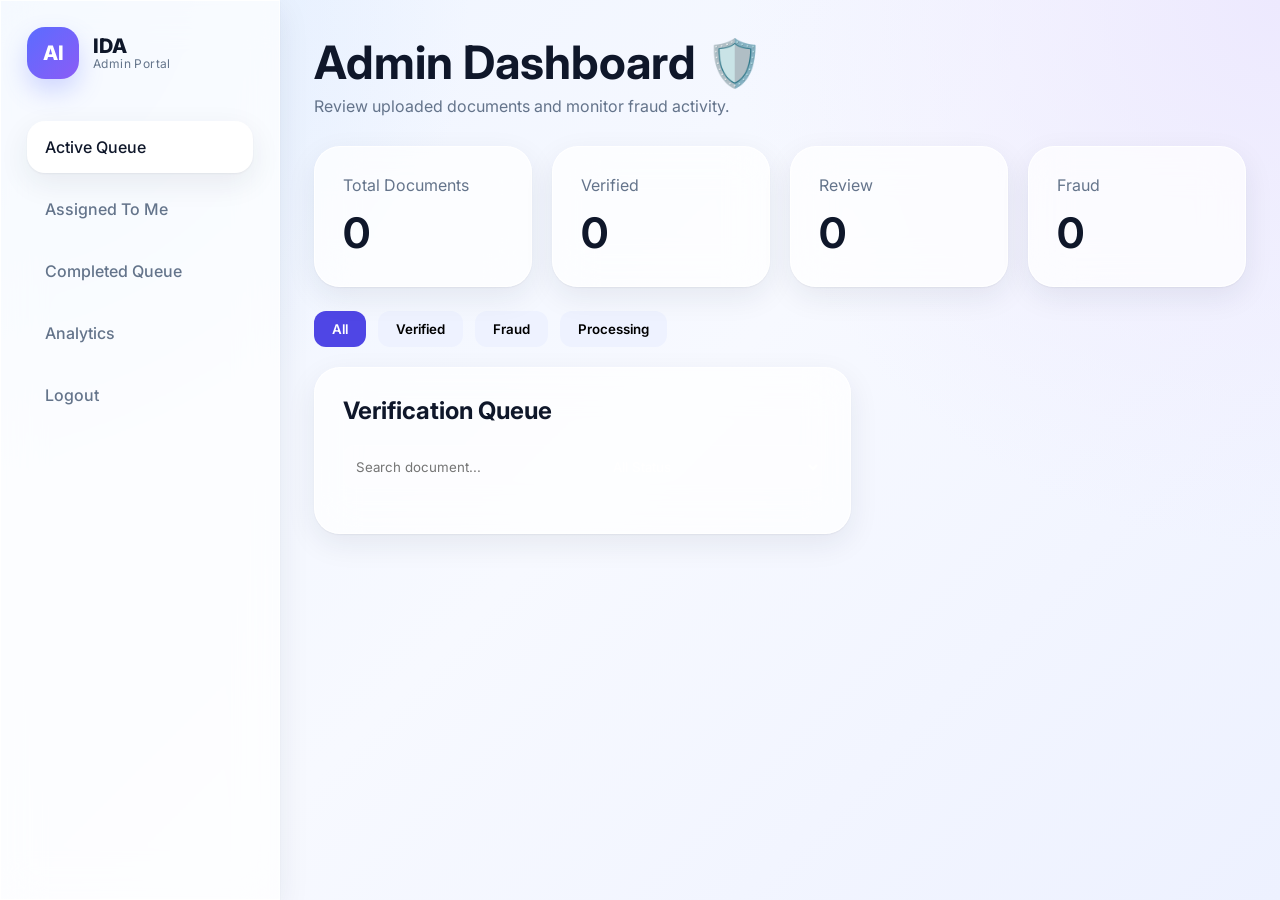
==== admin.html @ 130ec396 "Add files via upload" ====
<!DOCTYPE html>
<html lang="en">
<head>
    <meta charset="UTF-8">
    <meta name="viewport" content="width=device-width, initial-scale=1.0">
    <title>Admin Dashboard | IDA</title>

    <link rel="stylesheet" href="style.css">

    <link rel="preconnect" href="https://fonts.googleapis.com">
    <link href="https://fonts.googleapis.com/css2?family=Inter:wght@400;500;600;700;800&display=swap" rel="stylesheet">
</head>
<body>

<div class="dashboard">

    <!-- SIDEBAR -->
    <aside class="sidebar glass">

        <div class="logo">
            <div class="logo-badge">AI</div>

            <div class="logo-text">
                <div class="logo-title">IDA</div>
                <div class="logo-sub">Admin Portal</div>
            </div>
        </div>


        <nav id="adminNav">

            <a
                class="nav-link active"
                data-view="active"
            >
                Active Queue
            </a>

            <a
                class="nav-link"
                data-view="assigned"
            >
                Assigned To Me
            </a>

            <a
                class="nav-link"
                data-view="completed"
            >
                Completed Queue
            </a>

            <a
                class="nav-link"
                data-view="analytics"
            >
                Analytics
            </a>

            <a href="index.html">
                Logout
            </a>

        </nav>

    </aside>

    <!-- MAIN -->
    <main class="main">

        <!-- TOP -->
        <header class="topbar">

            <div>
                <h1>Admin Dashboard 🛡️</h1>

                <p>
                    Review uploaded documents and monitor fraud activity.
                </p>
            </div>

        </header>

        <!-- DASHBOARD VIEW -->
        <div id="dashboardView">

            <!-- STATS -->
            <section class="stats">

                <div class="card stat-card">
                    <p>Total Documents</p>
                    <h2 id="adminTotal">0</h2>
                </div>

                <div class="card stat-card">
                    <p>Verified</p>
                    <h2 id="adminVerified">0</h2>
                </div>

                <div class="card stat-card">
                    <p>Review</p>
                    <h2 id="adminReview">0</h2>
                </div>

                <div class="card stat-card">
                    <p>Fraud</p>
                    <h2 id="adminFraud">0</h2>
                </div>

            </section>

            <!-- FILTERS -->
            <section class="admin-filters" id="topFilters">

                <button class="filter-btn active" data-filter="ALL">
                    All
                </button>

                <button class="filter-btn" data-filter="VERIFIED">
                    Verified
                </button>

                <button class="filter-btn" data-filter="FRAUD">
                    Fraud
                </button>

                <button class="filter-btn" data-filter="ONGOING">
                    Processing
                </button>

            </section>

            <!-- CONTENT -->
            <section class="content-grid">

                <!-- LEFT -->
                <div class="card documents-panel">

                    <h3>Verification Queue</h3>

                    <div class="admin-toolbar">

                        <input
                            type="text"
                            id="searchInput"
                            placeholder="Search document..."
                        >

                        <select id="statusFilter">

                            <option value="">
                                All Status
                            </option>

                            <option value="VERIFIED">
                                Verified
                            </option>

                            <option value="REVIEW">
                                Review
                            </option>

                            <option value="FRAUD">
                                Fraud
                            </option>

                            <option value="ONGOING">
                                Processing
                            </option>

                        </select>

                    </div>

                    <div id="adminDocuments"></div>

                </div>

                <!-- RIGHT -->
                <div id="reviewPanel" class="card details-panel">

                    <h3>Review Details</h3>

                    <div class="preview-box" id="previewBox">
                        Select a document to review
                    </div>

                    <div id="dynamicFields"></div>

                    <div class="detail-row">
                        <label>Assigned To</label>
                        <span id="assignedToText">
                            Unassigned
                        </span>
                    </div>

                    <!-- ACTIONS -->
                     <div class="admin-note-section">
                        <div class="timeline-section">

                            <h4>
                                Activity Timeline
                            </h4>

                            <div id="timelineList">
                                No activity yet.
                            </div>

                        </div>

                        <label class="note-label">
                            Admin Review Notes
                        </label>

                        <textarea
                            id="adminNotes"
                            class="admin-notes"
                            placeholder="Add investigation notes..."
                        ></textarea>

                        <div id="completedInfo"></div>

                    </div>
                    <button
                        id="assignBtn"
                        class="btn-secondary"
                    >
                        Assign To Me
                    </button>
                    <div class="admin-actions">

                        <button id="validateBtn" class="btn-success">
                            Validation Completed
                        </button>
                        <button id="rejectBtn" class="btn-danger">
                            Reject Document
                        </button>

                    </div>

                </div>

            </section>

        </div>

        <!-- ANALYTICS VIEW -->
        <div
            id="analyticsView"
            style="display:none;"
        >

            <section class="analytics-grid">

                <!-- Fraud Rate -->
                <div class="card analytics-card">

                    <div class="analytics-header">
                        <h3>Fraud Rate</h3>
                        <span id="fraudRateValue">0%</span>
                    </div>

                    <div class="progress-bar">
                        <div
                            id="fraudRateBar"
                            class="progress-fill danger"
                            style="width:0%"
                        ></div>
                    </div>

                </div>

                <!-- Verification Rate -->
                <div class="card analytics-card">

                    <div class="analytics-header">
                        <h3>Verification Success</h3>
                        <span id="verificationRateValue">0%</span>
                    </div>

                    <div class="progress-bar">
                        <div
                            id="verificationRateBar"
                            class="progress-fill success"
                            style="width:0%"
                        ></div>
                    </div>

                </div>

                <!-- Average Fraud Score -->
                <div class="card analytics-card">

                    <div class="analytics-header">
                        <h3>Average Fraud Score</h3>
                        <span id="avgFraudScore">
                            0
                        </span>
                    </div>

                    <div class="progress-bar">
                        <div
                            id="avgFraudBar"
                            class="progress-fill warning"
                            style="width:0%"
                        ></div>
                    </div>

                </div>

            </section>

            <!-- DOCUMENT TYPES -->
            <section class="card type-breakdown">

                <h3>Document Type Distribution</h3>

                <div id="documentTypeList"></div>

            </section>

        </div>
    </main>

</div>

<script src="config.js"></script>
<script src="auth.js"></script>
<script src="admin.js"></script>

<!-- CUSTOM MODAL -->
<div id="customModal" class="custom-modal hidden">

    <div class="custom-modal-box">

        <h3 id="modalTitle">
            Confirm Action
        </h3>

        <p id="modalMessage">
            Are you sure?
        </p>

        <div class="modal-actions">

            <button
                id="modalCancel"
                class="modal-btn secondary"
            >
                Cancel
            </button>

            <button
                id="modalConfirm"
                class="modal-btn primary"
            >
                Confirm
            </button>

        </div>

    </div>

</div>

<!-- TOAST -->
<div id="toast" class="toast hidden">
    Success
</div>



</body>
</html>
---- style.css ----
/* =========================================
   VERIFYINFO AI — DESIGN SYSTEM V2
   Stripe + Linear Blend
========================================= */

:root{
    --bg1:#eef4ff;
    --bg2:#f7f9ff;
    --bg3:#edf1ff;

    --card:rgba(255,255,255,.72);
    --card-border:rgba(255,255,255,.9);

    --text:#0f172a;
    --muted:#64748b;

    --primary:#5b6cff;
    --primary2:#8b5cf6;
    --success:#10b981;
    --warning:#f59e0b;
    --danger:#ef4444;

    --shadow:
        0 10px 30px rgba(30,41,59,.08),
        0 1px 2px rgba(30,41,59,.06);

    --radius:26px;
}

*{
    margin:0;
    padding:0;
    box-sizing:border-box;
    font-family:'Inter',sans-serif;
}

html{
    scroll-behavior:smooth;
}

body{
    color:var(--text);
    min-height:100vh;
    background:
        radial-gradient(circle at top left,#dbeafe 0%,transparent 30%),
        radial-gradient(circle at top right,#ede9fe 0%,transparent 35%),
        linear-gradient(135deg,var(--bg1),var(--bg2),var(--bg3));
}

a{
    text-decoration:none;
    color:inherit;
}

button{
    border:none;
    cursor:pointer;
    font-family:'Inter',sans-serif;
}

img{
    max-width:100%;
    display:block;
}

/* =========================
   reusable
========================= */

.container{
    width:min(1400px,92%);
    margin:auto;
}

.glass,
.card{
    background:var(--card);
    backdrop-filter:blur(20px);
    -webkit-backdrop-filter:blur(20px);
    border:1px solid var(--card-border);
    box-shadow:var(--shadow);
}

.card{
    border-radius:var(--radius);
    padding:28px;
}

.section-title{
    font-size:26px;
    font-weight:700;
    margin-bottom:22px;
}

.muted{
    color:var(--muted);
}

/* =========================
   logo
========================= */

.logo{
    display:flex;
    align-items:center;
    gap:14px;
}

.logo-badge{
    width:52px;
    height:52px;
    border-radius:18px;
    background:linear-gradient(135deg,var(--primary),var(--primary2));
    color:white;
    display:flex;
    align-items:center;
    justify-content:center;
    font-weight:800;
    font-size:20px;
    box-shadow:0 12px 24px rgba(91,108,255,.25);
}

.logo-text{
    display:flex;
    flex-direction:column;
    line-height:1.1;
}

.logo-title{
    font-size:20px;
    font-weight:800;
}

.logo-sub{
    font-size:12px;
    color:var(--muted);
    letter-spacing:.4px;
}

/* =========================
   buttons
========================= */

.btn-primary{
    padding:16px 24px;
    border-radius:18px;
    color:white;
    font-weight:600;
    background:linear-gradient(135deg,var(--primary),var(--primary2));
    box-shadow:0 14px 28px rgba(91,108,255,.24);
    transition:.25s;
}

.btn-primary:hover{
    transform:translateY(-2px);
}

.btn-secondary{
    padding:16px 24px;
    border-radius:18px;
    color:var(--text);
    font-weight:600;
    background:white;
    border:1px solid #e2e8f0;
    transition:.25s;
}

.btn-secondary:hover{
    transform:translateY(-2px);
}

.btn-block{
    width:100%;
}

/* =========================
   nav
========================= */

.navbar{
    margin-top:28px;
    border-radius:28px;
    padding:18px 26px;
    display:flex;
    justify-content:space-between;
    align-items:center;
}

.nav-actions{
    display:flex;
    align-items:center;
    gap:14px;
}

.nav-link{
    color:var(--muted);
    font-weight:500;
}

/* =========================
   landing
========================= */

.landing-page{
    min-height:100vh;
}

.hero{
    display:grid;
    grid-template-columns:1.1fr 1fr;
    gap:60px;
    align-items:center;
    padding:80px 0 50px;
}

.tag{
    display:inline-flex;
    align-items:center;
    gap:10px;
    padding:10px 18px;
    border-radius:999px;
    margin-bottom:24px;
    font-size:14px;
    font-weight:600;
}

.hero h1{
    font-size:72px;
    line-height:1.05;
    margin-bottom:24px;
    letter-spacing:-2px;
}

.hero p{
    color:var(--muted);
    font-size:18px;
    line-height:1.8;
    margin-bottom:34px;
}

.hero-buttons{
    display:flex;
    gap:14px;
}

.dashboard-preview{
    border-radius:32px;
    padding:28px;
}

.preview-header{
    font-size:20px;
    font-weight:700;
    margin-bottom:20px;
}

.preview-card{
    display:flex;
    justify-content:space-between;
    align-items:center;
    padding:18px;
    border-radius:22px;
    background:white;
    margin-bottom:14px;
    border:1px solid #edf2f7;
}

.preview-card h4{
    margin-bottom:4px;
}

.preview-card p{
    margin:0;
    font-size:14px;
}

.features{
    display:grid;
    grid-template-columns:repeat(3,1fr);
    gap:24px;
    margin:60px 0 70px;
}

.feature{
    border-radius:28px;
    padding:28px;
}

.feature h3{
    margin-bottom:12px;
    font-size:22px;
}

.feature p{
    color:var(--muted);
    line-height:1.8;
}

/* =========================
   auth
========================= */

.auth-page{
    min-height:100vh;
    display:flex;
    justify-content:center;
    align-items:center;
    padding:30px;
}

.auth-card{
    width:100%;
    max-width:520px;
    border-radius:34px;
    padding:42px;
}

.auth-card .logo{
    margin-bottom:30px;
}

.auth-card h1{
    font-size:38px;
    margin-bottom:10px;
}

.auth-subtitle{
    color:var(--muted);
    margin-bottom:30px;
}

.input-group{
    margin-bottom:20px;
}

.input-group label{
    display:block;
    margin-bottom:10px;
    font-size:14px;
    font-weight:600;
}

.input-group input{
    width:100%;
    padding:18px;
    border-radius:18px;
    border:1px solid #dbe3f0;
    background:white;
    font-size:15px;
    outline:none;
}

.input-group input:focus{
    border-color:var(--primary);
}

.role-selector{
    display:grid;
    grid-template-columns:1fr 1fr;
    gap:14px;
    margin:25px 0;
}

.role-card{
    padding:20px;
    border-radius:22px;
    text-align:center;
    background:white;
    border:2px solid #e2e8f0;
    cursor:pointer;
    transition:.2s;
    font-weight:600;
}

.role-card input{
    display:none;
}

.role-card.active{
    border-color:var(--primary);
    background:#eef2ff;
    color:var(--primary);
}

.auth-footer{
    margin-top:22px;
    text-align:center;
    color:var(--muted);
}

/* =========================
   dashboard
========================= */

.dashboard{
    display:flex;
    min-height:100vh;
}

.sidebar{
    width:280px;
    padding:26px;
    border-right:1px solid rgba(255,255,255,.6);
}

.sidebar .logo{
    margin-bottom:42px;
}

.sidebar nav{
    display:flex;
    flex-direction:column;
    gap:10px;
}

.sidebar nav a{
    padding:16px 18px;
    border-radius:18px;
    color:var(--muted);
    font-weight:500;
    transition:.2s;
}

.sidebar nav a:hover,
.sidebar nav a.active{
    background:white;
    color:var(--text);
    box-shadow:var(--shadow);
}

.main{
    flex:1;
    padding:34px;
}

.topbar{
    display:flex;
    justify-content:space-between;
    align-items:center;
    margin-bottom:30px;
}

.topbar h1{
    font-size:46px;
    margin-bottom:6px;
}

.topbar p{
    color:var(--muted);
}

.stats{
    display:grid;
    grid-template-columns:repeat(4,1fr);
    gap:20px;
    margin-bottom:24px;
}

.stat-card p{
    color:var(--muted);
    margin-bottom:12px;
}

.stat-card h2{
    font-size:42px;
}

.content-grid{
    display:grid;
    grid-template-columns:1.45fr 1fr;
    gap:24px;
}

.documents-panel h3,
.details-panel h3{
    margin-bottom:20px;
    font-size:24px;
}

.doc-item{
    display:flex;
    justify-content:space-between;
    align-items:center;
    padding:20px;
    border-radius:22px;
    background:white;
    border:1px solid #edf2f7;
    margin-bottom:14px;
    cursor:pointer;
    transition:.2s;
}

.doc-item:hover{
    transform:translateY(-2px);
    box-shadow:var(--shadow);
}

.doc-item h4{
    margin-bottom:5px;
}

.doc-item p{
    color:var(--muted);
    font-size:14px;
}

.doc-item span,
.status{
    padding:10px 16px;
    border-radius:999px;
    font-size:13px;
    font-weight:700;
}

.processing span,
.status.processing{
    background:#fff7ed;
    color:var(--warning);
}

.verified span,
.status.verified{
    background:#ecfdf5;
    color:var(--success);
}

.review span,
.status.review{
    background:#fefce8;
    color:#ca8a04;
}


.fraud span,
.status.fraud{
    background:#fef2f2;
    color:var(--danger);
}

.preview-box{
    height:320px;
    border-radius:24px;
    background:white;
    border:2px dashed #dbe3f0;
    display:flex;
    align-items:center;
    justify-content:center;
    color:var(--muted);
    margin-bottom:24px;
}

.detail-row{
    display:flex;
    justify-content:space-between;
    gap:20px;
    padding:15px 0;
    border-bottom:1px solid #edf2f7;
}

.detail-row label{
    color:var(--muted);
    font-weight:500;
}

.green{
    color:var(--success);
}

/* =========================
   responsive
========================= */

@media(max-width:1200px){
    .hero{
        grid-template-columns:1fr;
    }

    .features{
        grid-template-columns:1fr;
    }

    .content-grid{
        grid-template-columns:1fr;
    }

    .stats{
        grid-template-columns:repeat(2,1fr);
    }
}

@media(max-width:900px){
    .dashboard{
        flex-direction:column;
    }

    .sidebar{
        width:100%;
    }
}

@media(max-width:700px){
    .hero h1{
        font-size:48px;
    }

    .topbar{
        flex-direction:column;
        align-items:flex-start;
        gap:18px;
    }

    .stats{
        grid-template-columns:1fr;
    }

    .role-selector{
        grid-template-columns:1fr;
    }
}

/* =========================
   MODAL
========================= */

.modal{
    position:fixed;
    top:0;
    left:0;
    width:100%;
    height:100%;
    display:flex;
    align-items:center;
    justify-content:center;
    z-index:1000;
}

.hidden{
    display:none;
}

.modal-overlay{
    position:absolute;
    width:100%;
    height:100%;
    background:rgba(15,23,42,.45);
    backdrop-filter:blur(6px);
}

.modal-content{
    position:relative;
    width:100%;
    max-width:500px;
    padding:30px;
    border-radius:28px;
    background:white;
    box-shadow:0 20px 60px rgba(0,0,0,.15);
    z-index:10;
}

.modal-header{
    display:flex;
    justify-content:space-between;
    align-items:center;
    margin-bottom:20px;
}

.modal-header button{
    background:none;
    font-size:20px;
    cursor:pointer;
}

/* drop zone */

.drop-zone{
    border:2px dashed #cbd5e1;
    border-radius:20px;
    padding:40px;
    text-align:center;
    cursor:pointer;
    transition:.2s;
    margin-bottom:20px;
}

.drop-zone:hover{
    background:#f8fafc;
}

.drop-zone p{
    font-weight:600;
}

.drop-zone span{
    font-size:13px;
    color:#64748b;
}

/* preview */

.file-preview{
    background:#f1f5f9;
    padding:12px;
    border-radius:12px;
    margin-bottom:15px;
    font-size:14px;
}

.admin-filters{
    display:flex;
    gap:12px;
    margin-bottom:20px;
}

.filter-btn{
    border:none;
    padding:10px 18px;
    border-radius:12px;
    background:#eef2ff;
    cursor:pointer;
    font-weight:600;
}

.filter-btn.active{
    background:#4f46e5;
    color:white;
}

.admin-actions{
    display:flex;
    gap:12px;
    margin-top:24px;
}

.btn-success{
    background:#10b981;
    color:white;
    border:none;
    padding:12px 18px;
    border-radius:12px;
    cursor:pointer;
    font-weight:600;
}

.btn-warning{
    background:#f59e0b;
    color:white;
    border:none;
    padding:12px 18px;
    border-radius:12px;
    cursor:pointer;
    font-weight:600;
}

.btn-danger{
    background:#ef4444;
    color:white;
    border:none;
    padding:12px 18px;
    border-radius:12px;
    cursor:pointer;
    font-weight:600;
}

.analytics-grid{
    display:grid;
    grid-template-columns:repeat(3,1fr);
    gap:20px;
    margin-bottom:24px;
}

.analytics-card{
    padding:22px;
}

.analytics-header{
    display:flex;
    justify-content:space-between;
    align-items:center;
    margin-bottom:16px;
}

.analytics-header h3{
    font-size:15px;
    color:#64748b;
}

.analytics-header span{
    font-size:24px;
    font-weight:700;
}

.progress-bar{
    width:100%;
    height:12px;
    background:#e2e8f0;
    border-radius:999px;
    overflow:hidden;
}

.progress-fill{
    height:100%;
    border-radius:999px;
    transition:0.4s ease;
}

.progress-fill.success{
    background:#10b981;
}

.progress-fill.warning{
    background:#f59e0b;
}

.progress-fill.danger{
    background:#ef4444;
}

.type-breakdown{
    margin-bottom:24px;
}

.type-row{
    display:flex;
    justify-content:space-between;
    padding:14px 0;
    border-bottom:1px solid #e2e8f0;
}

.type-row:last-child{
    border-bottom:none;
}

.auth-modal {
    width: 420px;
}

.modal-subtitle {
    color: #64748b;
    margin-bottom: 24px;
    line-height: 1.5;
}

.role-selector {
    display: flex;
    gap: 12px;
    margin: 24px 0;
}

.role-card {
    flex: 1;
    padding: 14px;
    border: 1px solid #dbe4f0;
    border-radius: 16px;
    text-align: center;
    font-weight: 600;
    cursor: pointer;
    transition: 0.2s ease;
    user-select: none;
    background: white;
}

.role-card:hover {
    border-color: #7c5cff;
}

.role-card.active {
    background: linear-gradient(
        135deg,
        #5b5ff5,
        #8b5cf6
    );

    color: white;
    border-color: transparent;
}

.role-card input {
    display: none;
}

.admin-toolbar {

    display: flex;

    gap: 12px;

    margin: 16px 0;
}

.admin-toolbar input,
.admin-toolbar select {

    flex: 1;

    padding: 12px;

    border-radius: 12px;

    border: 1px solid rgba(255,255,255,0.1);

    background: rgba(255,255,255,0.05);

    color: white;

    outline: none;
}

.admin-note-section {

    margin-top: 24px;
}

.note-label {

    display: block;

    margin-bottom: 10px;

    font-weight: 600;
}

.admin-notes {

    width: 100%;

    min-height: 120px;

    resize: vertical;

    padding: 14px;

    border-radius: 16px;

    border: 1px solid rgba(255,255,255,0.1);

    background: rgba(255,255,255,0.04);

    color: rgb(0, 0, 0);

    font-family: inherit;
    

    outline: none;
}

/* =========================================
   MODAL
========================================= */

.custom-modal {

    position: fixed;
    inset: 0;

    background:
        rgba(15, 23, 42, 0.65);

    backdrop-filter: blur(8px);

    display: flex;
    align-items: center;
    justify-content: center;

    z-index: 9999;
}

.custom-modal.hidden {
    display: none;
}

.custom-modal-box {

    width: 420px;
    max-width: 90%;

    background: white;

    border-radius: 24px;

    padding: 32px;

    box-shadow:
        0 20px 50px rgba(0,0,0,0.15);

    animation: modalFade 0.2s ease;
}

.custom-modal-box h3 {

    font-size: 24px;
    margin-bottom: 12px;
}

.custom-modal-box p {

    color: #64748b;
    line-height: 1.6;
}

.modal-actions {

    display: flex;
    justify-content: flex-end;
    gap: 12px;

    margin-top: 28px;
}

.modal-btn {

    border: none;
    border-radius: 14px;

    padding: 12px 20px;

    font-weight: 600;
    cursor: pointer;

    transition: 0.2s;
}

.modal-btn.primary {

    background: #4f46e5;
    color: white;
}

.modal-btn.primary:hover {

    transform: translateY(-1px);
}

.modal-btn.secondary {

    background: #f1f5f9;
}

.toast {

    position: fixed;

    top: 50%;
    left: 50%;

    transform: translate(-50%, -50%);

    background: #111827;
    color: white;

    padding: 16px 24px;

    border-radius: 14px;

    font-size: 15px;
    font-weight: 600;

    z-index: 9999;

    box-shadow:
        0 15px 40px rgba(0,0,0,0.25);

    transition: all 0.25s ease;

    min-width: 320px;

    text-align: center;
}

.toast.hidden {
    display: none;
}

@keyframes modalFade {

    from {
        opacity: 0;
        transform: scale(0.95);
    }

    to {
        opacity: 1;
        transform: scale(1);
    }
}

@keyframes toastSlide {

    from {
        opacity: 0;
        transform: translateY(20px);
    }

    to {
        opacity: 1;
        transform: translateY(0);
    }
}

.field-editor {
    margin-bottom: 16px;
}

.field-editor label {
    display: block;
    font-size: 13px;
    font-weight: 600;
    color: #64748b;
    margin-bottom: 6px;
}

.field-editor input {
    width: 100%;
    padding: 12px 14px;
    border: 1px solid #e2e8f0;
    border-radius: 12px;
    background: white;
    font-size: 14px;
    color: #111827;
    transition: all 0.2s ease;
}

.field-editor input:focus {
    outline: none;
    border-color: #6366f1;
    box-shadow: 0 0 0 3px rgba(99,102,241,0.15);
}

.field-editor input:disabled {
    background: #f8fafc;
    color: #475569;
    cursor: not-allowed;
    opacity: 0.9;
}

.preview-box {
    position: relative;
    overflow: hidden;
}

.preview-toolbar {
    position: absolute;
    top: 12px;
    right: 12px;
    z-index: 5;

    display: flex;
    gap: 8px;

    background: rgba(255,255,255,0.9);
    padding: 8px;
    border-radius: 12px;
    box-shadow: 0 8px 20px rgba(0,0,0,0.12);
}

.preview-toolbar button {
    border: none;
    background: #f1f5f9;
    color: #111827;
    padding: 6px 10px;
    border-radius: 8px;
    font-weight: 700;
    cursor: pointer;
}

.preview-toolbar button:hover {
    background: #e2e8f0;
}

.preview-pan-wrapper {
    width: 100%;
    height: 100%;
    overflow: hidden;
    cursor: grab;

    display: flex;
    align-items: center;
    justify-content: center;
}

.preview-pan-wrapper:active {
    cursor: grabbing;
}

.preview-pan-content {
    max-width: 100%;
    max-height: 100%;
    width: auto;
    height: auto;
    transform-origin: center center;
    transition: transform 0.12s ease;
}
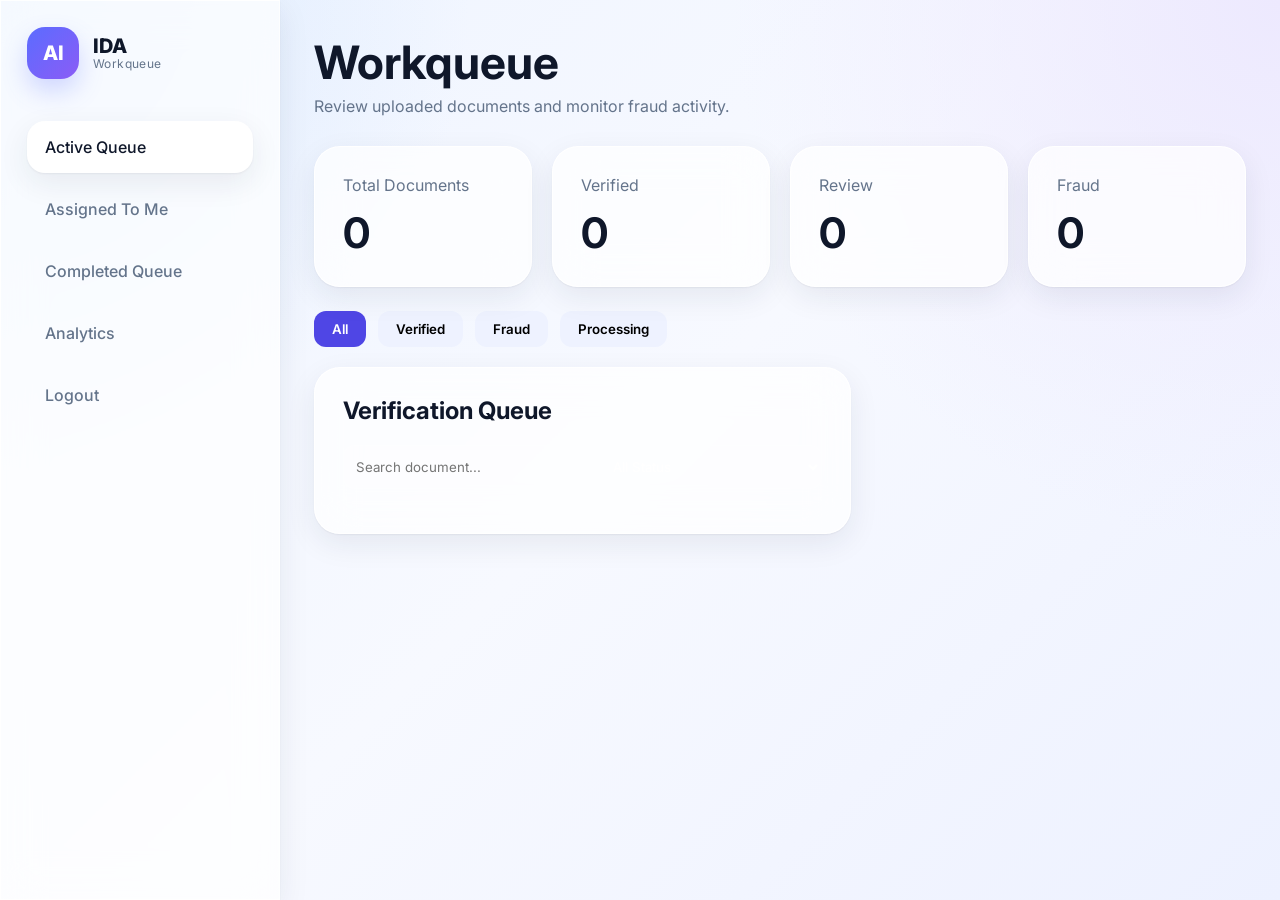
==== commit acc7b87e: "Add files via upload" ====
--- a/admin.html
+++ b/admin.html
@@ -3,7 +3,7 @@
 <head>
     <meta charset="UTF-8">
     <meta name="viewport" content="width=device-width, initial-scale=1.0">
-    <title>Admin Dashboard | IDA</title>
+    <title>Workqueue Dashboard | IDA</title>
 
     <link rel="stylesheet" href="style.css">
 
@@ -22,7 +22,7 @@
 
             <div class="logo-text">
                 <div class="logo-title">IDA</div>
-                <div class="logo-sub">Admin Portal</div>
+                <div class="logo-sub">Workqueue</div>
             </div>
         </div>
 
@@ -40,7 +40,7 @@
                 class="nav-link"
                 data-view="assigned"
             >
-                Assigned To Me
+                Assigned Documents
             </a>
 
             <a
@@ -72,7 +72,7 @@
         <header class="topbar">
 
             <div>
-                <h1>Admin Dashboard 🛡️</h1>
+                <h1>Workqueue </h1>
 
                 <p>
                     Review uploaded documents and monitor fraud activity.
@@ -131,7 +131,7 @@
             </section>
 
             <!-- CONTENT -->
-            <section class="content-grid">
+            <section   id="queueLayout" class="content-grid">
 
                 <!-- LEFT -->
                 <div class="card documents-panel">
@@ -222,10 +222,10 @@
 
                     </div>
                     <button
-                        id="assignBtn"
+                        id="closeReviewBtn"
                         class="btn-secondary"
                     >
-                        Assign To Me
+                        Close Document
                     </button>
                     <div class="admin-actions">
 
@@ -240,6 +240,90 @@
 
                 </div>
 
+            </section>
+
+            <section
+                id="reviewWorkspace"
+                class="review-workspace"
+                style="display:none;"
+            >
+                <div class="card preview-workspace">
+                    <button
+                        id="backToQueueBtn"
+                        class="btn-secondary"
+                    >
+                        ← Back to Queue
+                    </button>
+
+                    <div
+                        class="preview-box"
+                        id="workspacePreviewBox"
+                    >
+                        Document preview
+                    </div>
+                </div>
+
+                <div
+                    id="workspaceReviewPanel"
+                    class="card details-panel"
+                >
+                    <h3>Validation Fields</h3>
+
+                    <div id="workspaceDynamicFields"></div>
+
+                    <div id="managerAssignSection" style="display:none; margin-top:20px;">
+                        <label class="note-label">
+                            Assign To Agent
+                        </label>
+
+                        <select id="agentAssignSelect" class="admin-notes">
+                            <option value="">Select agent...</option>
+                            <option value="admin@infocap.ai">admin@infocap.ai</option>
+                            <option value="admin2@infocap.ai">admin2@infocap.ai</option>
+                        </select>
+
+                        <button
+                            id="assignAgentBtn"
+                            class="btn-secondary"
+                            style="margin-top:12px;"
+                        >
+                            Assign Document
+                        </button>
+                    </div>
+
+                    <label class="note-label">
+                        Admin Review Notes
+                    </label>
+
+                    <textarea
+                        id="workspaceAdminNotes"
+                        class="admin-notes"
+                        placeholder="Add validation notes..."
+                    ></textarea>
+
+                    <div class="admin-actions">
+                        <button
+                            id="workspaceCloseBtn"
+                            class="btn-secondary"
+                        >
+                            Close Document
+                        </button>
+
+                        <button
+                            id="workspaceValidateBtn"
+                            class="btn-success"
+                        >
+                            Validation Completed
+                        </button>
+
+                        <button
+                            id="workspaceRejectBtn"
+                            class="btn-danger"
+                        >
+                            Reject Document
+                        </button>
+                    </div>
+                </div>
             </section>
 
         </div>
--- a/style.css
+++ b/style.css
@@ -1188,4 +1188,31 @@
     height: auto;
     transform-origin: center center;
     transition: transform 0.12s ease;
+}
+
+.review-workspace {
+    display: grid;
+    grid-template-columns: 1.3fr 0.9fr;
+    gap: 24px;
+    align-items: stretch;
+}
+
+.preview-workspace {
+    min-height: 760px;
+}
+
+#workspacePreviewBox {
+    height: 700px;
+}
+
+#workspaceDynamicFields {
+    display: flex;
+    flex-direction: column;
+    gap: 14px;
+}
+
+.details-panel {
+    height: calc(100vh - 180px);
+    overflow-y: auto;
+    overflow-x: hidden;
 }
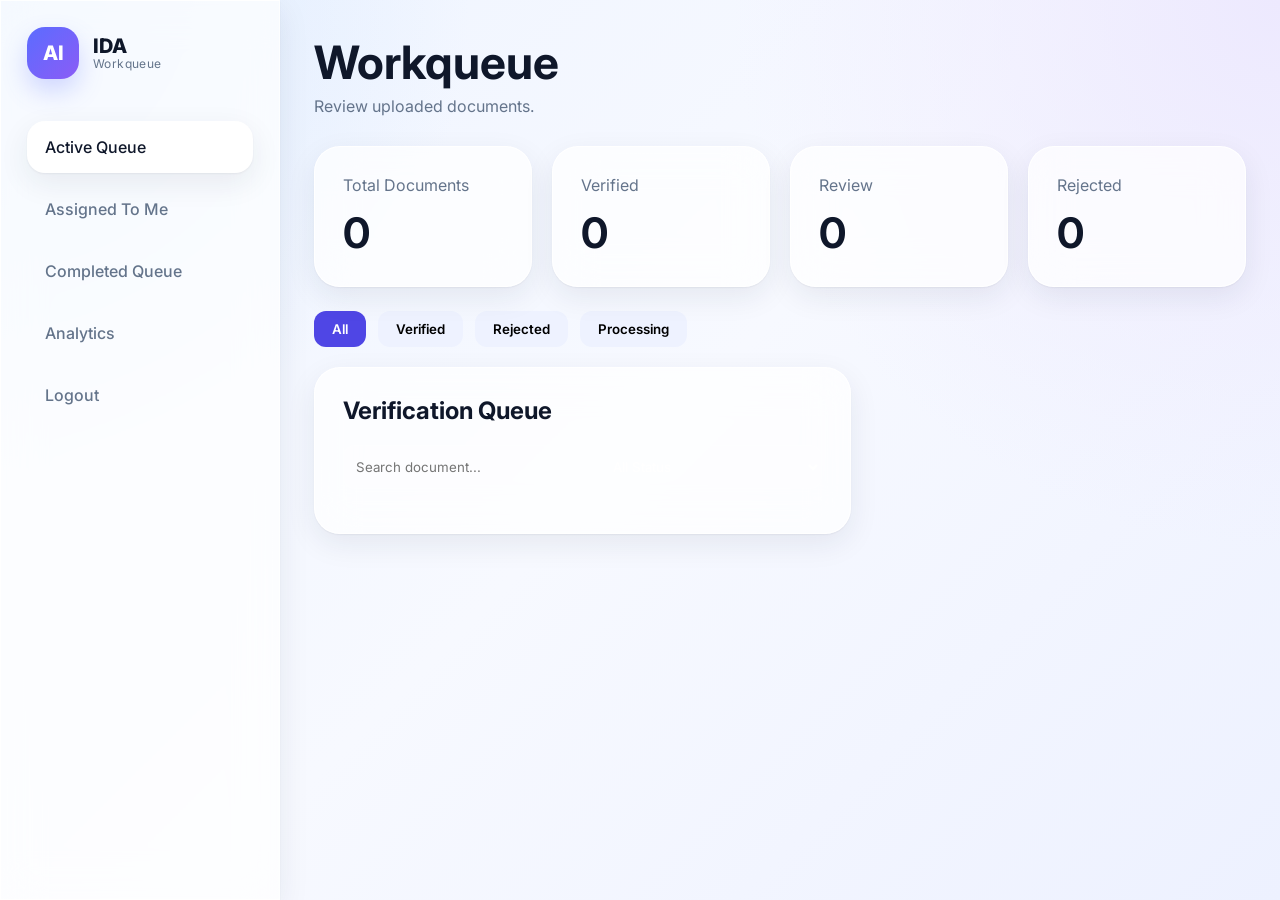
==== commit 1487d126: "Add files via upload" ====
--- a/admin.html
+++ b/admin.html
@@ -44,6 +44,13 @@
             </a>
 
             <a
+                class="nav-link manager-only"
+                data-view="escalated"
+            >
+                Escalated Queue
+            </a>
+
+            <a
                 class="nav-link"
                 data-view="completed"
             >
@@ -75,7 +82,7 @@
                 <h1>Workqueue </h1>
 
                 <p>
-                    Review uploaded documents and monitor fraud activity.
+                    Review uploaded documents.
                 </p>
             </div>
 
@@ -103,7 +110,7 @@
                 </div>
 
                 <div class="card stat-card">
-                    <p>Fraud</p>
+                    <p>Rejected</p>
                     <h2 id="adminFraud">0</h2>
                 </div>
 
@@ -121,7 +128,7 @@
                 </button>
 
                 <button class="filter-btn" data-filter="FRAUD">
-                    Fraud
+                    Rejected
                 </button>
 
                 <button class="filter-btn" data-filter="ONGOING">
@@ -161,7 +168,7 @@
                             </option>
 
                             <option value="FRAUD">
-                                Fraud
+                                Rejected
                             </option>
 
                             <option value="ONGOING">
@@ -236,6 +243,7 @@
                             Reject Document
                         </button>
 
+
                     </div>
 
                 </div>
@@ -322,6 +330,12 @@
                         >
                             Reject Document
                         </button>
+                        <button
+                            id="workspaceEscalateBtn"
+                            class="btn-warning"
+                        >
+                            Escalate to Manager
+                        </button>
                     </div>
                 </div>
             </section>
@@ -340,7 +354,7 @@
                 <div class="card analytics-card">
 
                     <div class="analytics-header">
-                        <h3>Fraud Rate</h3>
+                        <h3>Rejected Rate</h3>
                         <span id="fraudRateValue">0%</span>
                     </div>
 
@@ -376,7 +390,7 @@
                 <div class="card analytics-card">
 
                     <div class="analytics-header">
-                        <h3>Average Fraud Score</h3>
+                        <h3>Average Rejected Document</h3>
                         <span id="avgFraudScore">
                             0
                         </span>
